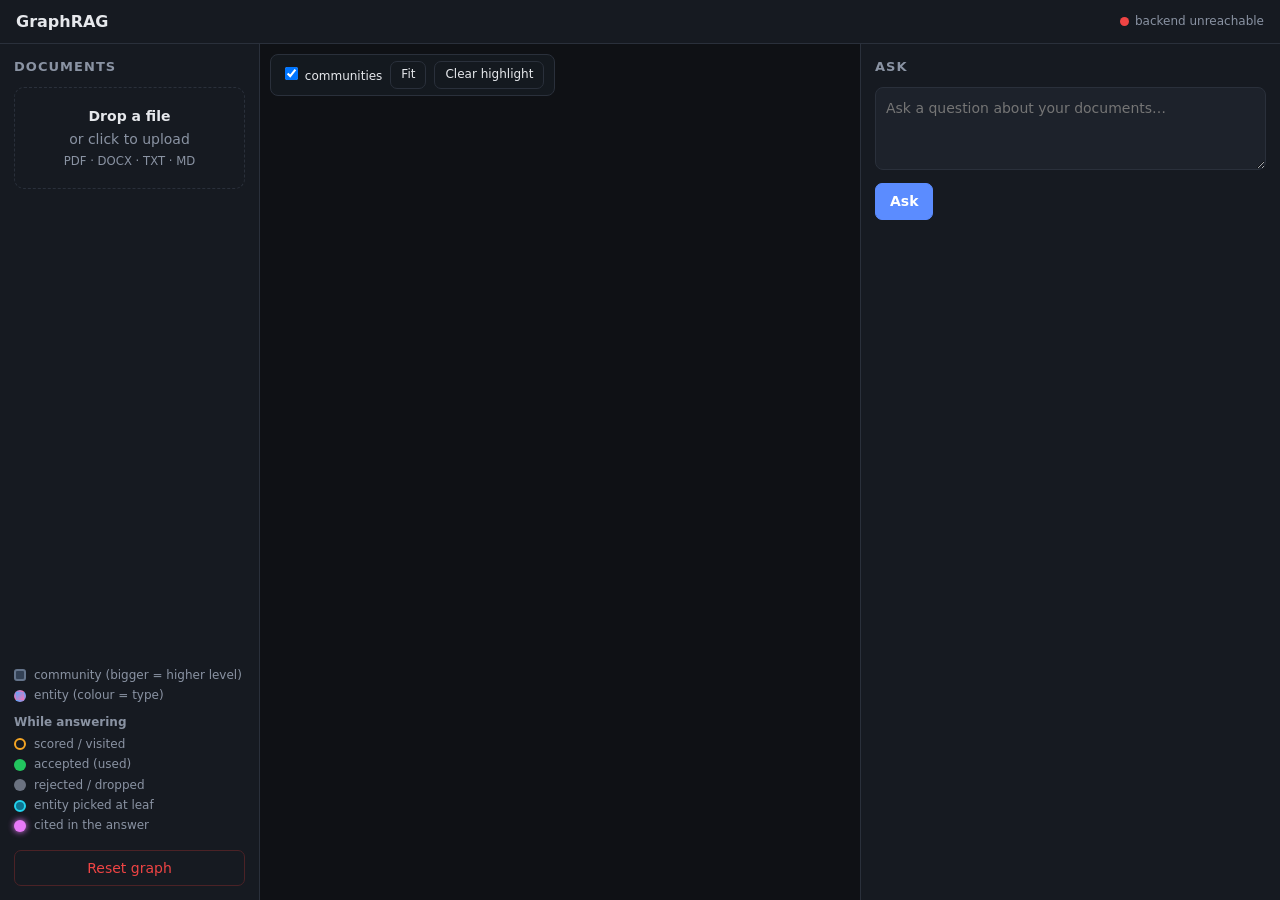
==== frontend/index.html @ f9741d82 "GraphRAG v1: hierarchical GraphRAG with Neo4j/GDS, Gemini or local llama.cpp, traversal UI" ====
<!doctype html>
<html lang="en">
<head>
  <meta charset="utf-8">
  <meta name="viewport" content="width=device-width, initial-scale=1">
  <title>GraphRAG</title>
  <link rel="icon" href="data:image/svg+xml,%3Csvg xmlns=%22http://www.w3.org/2000/svg%22 viewBox=%220 0 16 16%22%3E%3Ccircle cx=%224%22 cy=%224%22 r=%223%22 fill=%22%235b8cff%22/%3E%3Ccircle cx=%2212%22 cy=%2212%22 r=%223%22 fill=%22%23e879f9%22/%3E%3Cpath d=%22M4 4L12 12%22 stroke=%22%238a93a3%22/%3E%3C/svg%3E">
  <link rel="stylesheet" href="style.css">
</head>
<body>
<header>
  <div class="brand">GraphRAG</div>
  <div id="stats" class="stats"></div>
  <div id="health" class="health" title="System status"><span class="dot"></span><span class="txt">checking…</span></div>
</header>

<main>
  <!-- ============ left: documents ============ -->
  <aside class="panel left">
    <h2>Documents</h2>
    <label id="drop" class="drop">
      <input id="file" type="file" accept=".pdf,.docx,.txt,.md" hidden>
      <strong>Drop a file</strong> or click to upload
      <small>PDF · DOCX · TXT · MD</small>
    </label>
    <div id="job" class="job hidden">
      <div class="job-head"><span id="job-name"></span><span id="job-status"></span></div>
      <div class="bar"><div id="job-bar"></div></div>
      <div id="job-stage" class="muted"></div>
    </div>
    <ul id="docs" class="docs"></ul>
    <div class="spacer"></div>
    <div class="legend">
      <div><span class="sw community"></span>community (bigger = higher level)</div>
      <div><span class="sw entity"></span>entity (colour = type)</div>
      <h3>While answering</h3>
      <div><span class="sw hl-scored"></span>scored / visited</div>
      <div><span class="sw hl-accepted"></span>accepted (used)</div>
      <div><span class="sw hl-rejected"></span>rejected / dropped</div>
      <div><span class="sw hl-picked"></span>entity picked at leaf</div>
      <div><span class="sw hl-cited"></span>cited in the answer</div>
    </div>
    <button id="reset" class="btn danger ghost">Reset graph</button>
  </aside>

  <!-- ============ centre: graph ============ -->
  <section class="graph-wrap">
    <div id="cy"></div>
    <div class="graph-tools">
      <label><input id="show-comm" type="checkbox" checked> communities</label>
      <button id="fit" class="btn ghost small">Fit</button>
      <button id="clear-hl" class="btn ghost small">Clear highlight</button>
    </div>
    <div id="empty" class="empty hidden">Upload a document to build the graph.</div>
    <div id="details" class="details hidden"></div>
  </section>

  <!-- ============ right: Q&A ============ -->
  <aside class="panel right">
    <h2>Ask</h2>
    <form id="ask">
      <textarea id="question" rows="3" placeholder="Ask a question about your documents…"></textarea>
      <div class="row">
        <button id="ask-btn" class="btn primary" type="submit">Ask</button>
        <button id="replay" class="btn ghost hidden" type="button">Replay traversal</button>
        <span id="ask-status" class="muted"></span>
      </div>
    </form>
    <div id="answer" class="answer hidden"></div>
    <div id="factcheck" class="factcheck hidden"></div>
    <details id="trace-box" class="trace hidden" open>
      <summary>Traversal <span class="muted" id="trace-meta"></span></summary>
      <ol id="trace"></ol>
    </details>
  </aside>
</main>

<script src="vendor/cytoscape.min.js"></script>
<script src="vendor/layout-base.js"></script>
<script src="vendor/cose-base.js"></script>
<script src="vendor/cytoscape-fcose.js"></script>
<script src="app.js"></script>
</body>
</html>
---- frontend/style.css ----
:root {
  --bg: #0f1115; --panel: #161a21; --panel2: #1d222b; --line: #2a303b;
  --text: #e6e8ec; --muted: #8a93a3; --accent: #5b8cff;
  --scored: #f5a524; --accepted: #22c55e; --rejected: #6b7280; --picked: #22d3ee; --cited: #e879f9;
  --danger: #ef4444;
}
* { box-sizing: border-box; }
html, body { height: 100%; margin: 0; }
body { background: var(--bg); color: var(--text); font: 14px/1.45 system-ui, -apple-system, "Segoe UI", sans-serif; display: flex; flex-direction: column; }
h2 { font-size: 13px; text-transform: uppercase; letter-spacing: .08em; color: var(--muted); margin: 0 0 10px; }
h3 { font-size: 12px; color: var(--muted); margin: 10px 0 4px; font-weight: 600; }
.muted { color: var(--muted); font-size: 12px; }
.hidden { display: none !important; }

header { display: flex; align-items: center; gap: 18px; padding: 10px 16px; border-bottom: 1px solid var(--line); background: var(--panel); }
.brand { font-weight: 700; font-size: 16px; }
.stats { color: var(--muted); font-size: 12px; flex: 1; }
.health { display: flex; align-items: center; gap: 6px; font-size: 12px; color: var(--muted); }
.health .dot { width: 9px; height: 9px; border-radius: 50%; background: var(--muted); }
.health.ok .dot { background: var(--accepted); } .health.bad .dot { background: var(--danger); }

main { flex: 1; display: grid; grid-template-columns: 260px 1fr 420px; min-height: 0; }
.panel { background: var(--panel); padding: 14px; overflow-y: auto; display: flex; flex-direction: column; min-height: 0; }
.panel.left { border-right: 1px solid var(--line); }
.panel.right { border-left: 1px solid var(--line); }
.spacer { flex: 1; }

/* buttons */
.btn { border: 1px solid var(--line); background: var(--panel2); color: var(--text); padding: 7px 14px; border-radius: 7px; cursor: pointer; font: inherit; }
.btn:hover { border-color: var(--accent); }
.btn:disabled { opacity: .5; cursor: default; }
.btn.primary { background: var(--accent); border-color: var(--accent); color: #fff; font-weight: 600; }
.btn.ghost { background: transparent; }
.btn.small { padding: 4px 10px; font-size: 12px; }
.btn.danger { color: var(--danger); border-color: #4b2226; }

/* upload */
.drop { display: flex; flex-direction: column; align-items: center; gap: 3px; padding: 18px 10px; border: 1.5px dashed var(--line); border-radius: 10px; cursor: pointer; text-align: center; color: var(--muted); }
.drop strong { color: var(--text); }
.drop:hover, .drop.over { border-color: var(--accent); background: #5b8cff10; }
.job { margin-top: 12px; padding: 10px; background: var(--panel2); border-radius: 8px; }
.job-head { display: flex; justify-content: space-between; gap: 8px; font-size: 12px; margin-bottom: 6px; word-break: break-all; }
.bar { height: 5px; background: var(--line); border-radius: 3px; overflow: hidden; }
.bar > div { height: 100%; width: 0; background: var(--accent); transition: width .4s; }
.bar.indeterminate > div { width: 30%; animation: slide 1.2s infinite ease-in-out; }
@keyframes slide { from { margin-left: -30%; } to { margin-left: 100%; } }
.job-stage { margin-top: 6px; }
.docs { list-style: none; padding: 0; margin: 14px 0 0; }
.docs li { display: flex; justify-content: space-between; gap: 8px; padding: 6px 0; border-bottom: 1px solid var(--line); font-size: 12px; word-break: break-all; }
.badge { font-size: 10px; padding: 1px 6px; border-radius: 9px; background: var(--panel2); color: var(--muted); white-space: nowrap; }
.badge.done { color: var(--accepted); } .badge.failed { color: var(--danger); } .badge.processing, .badge.queued { color: var(--scored); }

/* legend */
.legend { font-size: 12px; color: var(--muted); margin: 12px 0; }
.legend div { display: flex; align-items: center; gap: 8px; margin: 3px 0; }
.sw { width: 12px; height: 12px; border-radius: 50%; display: inline-block; border: 2px solid transparent; }
.sw.community { border-radius: 3px; background: #334155; border-color: #64748b; }
.sw.entity { background: linear-gradient(135deg, #60a5fa, #f472b6); }
.sw.hl-scored { border-color: var(--scored); } .sw.hl-accepted { background: var(--accepted); }
.sw.hl-rejected { background: var(--rejected); } .sw.hl-picked { border-color: var(--picked); background: #0e7490; }
.sw.hl-cited { background: var(--cited); box-shadow: 0 0 6px var(--cited); }

/* graph */
.graph-wrap { position: relative; min-width: 0; }
#cy { position: absolute; inset: 0; }
.graph-tools { position: absolute; top: 10px; left: 10px; display: flex; gap: 8px; align-items: center; background: #161a21d9; padding: 6px 10px; border-radius: 8px; border: 1px solid var(--line); font-size: 12px; }
.empty { position: absolute; inset: 0; display: grid; place-items: center; color: var(--muted); pointer-events: none; }
.details { position: absolute; left: 10px; bottom: 10px; max-width: 420px; max-height: 45%; overflow-y: auto; background: #161a21f2; border: 1px solid var(--line); border-radius: 10px; padding: 12px 14px; font-size: 13px; }
.details .k { color: var(--muted); font-size: 11px; text-transform: uppercase; letter-spacing: .06em; }
.details .close { float: right; cursor: pointer; color: var(--muted); }

/* Q&A */
textarea { width: 100%; resize: vertical; background: var(--panel2); color: var(--text); border: 1px solid var(--line); border-radius: 8px; padding: 10px; font: inherit; }
textarea:focus { outline: none; border-color: var(--accent); }
.row { display: flex; gap: 8px; align-items: center; margin-top: 8px; }
.answer { margin-top: 16px; padding: 12px 14px; background: var(--panel2); border-radius: 10px; border-left: 3px solid var(--cited); }
.answer p { margin: 0 0 8px; } .answer ul { margin: 0 0 8px; padding-left: 18px; }
.cite { display: inline-block; font-size: 10.5px; padding: 0 5px; margin: 0 1px; border-radius: 5px; background: #e879f922; color: var(--cited); cursor: pointer; vertical-align: 1px; }
.cite:hover { background: #e879f955; }
.cite-pop { margin-top: 8px; padding: 8px 10px; border: 1px solid var(--line); border-radius: 8px; font-size: 12px; color: var(--muted); white-space: pre-wrap; max-height: 220px; overflow-y: auto; }
.factcheck { margin-top: 12px; font-size: 12px; }
.factcheck summary { cursor: pointer; color: var(--muted); }
.fc { display: flex; gap: 8px; padding: 5px 0; border-bottom: 1px solid var(--line); }
.fc .v { font-size: 10px; font-weight: 700; padding: 1px 6px; border-radius: 5px; height: fit-content; }
.v.SUPPORTED { background: #22c55e22; color: var(--accepted); }
.v.PARTIAL { background: #f5a52422; color: var(--scored); }
.v.UNSUPPORTED { background: #ef444422; color: var(--danger); }
.trace { margin-top: 14px; font-size: 12px; }
.trace summary { cursor: pointer; color: var(--muted); margin-bottom: 6px; }
.trace ol { margin: 0; padding-left: 20px; }
.trace li { padding: 3px 0; cursor: pointer; }
.trace li:hover { color: var(--accent); }
.trace .sc { font-variant-numeric: tabular-nums; font-weight: 600; }
.trace .ok { color: var(--accepted); } .trace .no { color: var(--rejected); } .trace .forced { color: var(--scored); }
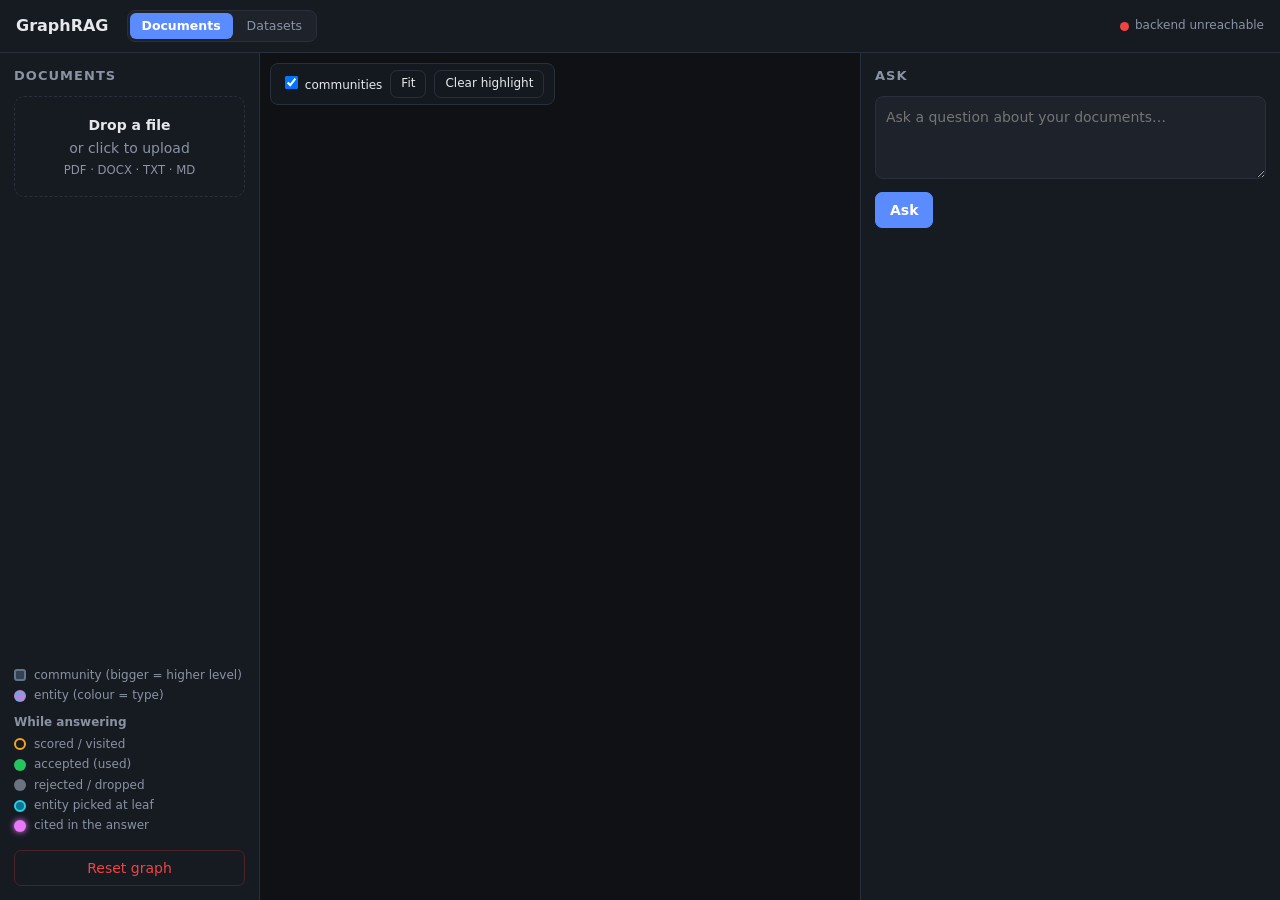
==== commit b04c3b5c: "Datasets page: Excel/CSV upload, column profiling, descriptions" ====
--- a/frontend/index.html
+++ b/frontend/index.html
@@ -10,6 +10,10 @@
 <body>
 <header>
   <div class="brand">GraphRAG</div>
+  <nav class="tabs">
+    <a href="./" class="active">Documents</a>
+    <a href="datasets.html">Datasets</a>
+  </nav>
   <div id="stats" class="stats"></div>
   <div id="health" class="health" title="System status"><span class="dot"></span><span class="txt">checking…</span></div>
 </header>
--- a/frontend/style.css
+++ b/frontend/style.css
@@ -92,3 +92,53 @@
 .trace li:hover { color: var(--accent); }
 .trace .sc { font-variant-numeric: tabular-nums; font-weight: 600; }
 .trace .ok { color: var(--accepted); } .trace .no { color: var(--rejected); } .trace .forced { color: var(--scored); }
+
+/* ---------------------------------------------------------------- page tabs */
+.tabs { display: flex; gap: 2px; background: var(--panel2); border: 1px solid var(--line); border-radius: 8px; padding: 2px; }
+.tabs a { color: var(--muted); text-decoration: none; font-size: 12.5px; padding: 4px 12px; border-radius: 6px; }
+.tabs a:hover { color: var(--text); }
+.tabs a.active { background: var(--accent); color: #fff; font-weight: 600; }
+
+/* ---------------------------------------------------------------- datasets page */
+main.two-col { grid-template-columns: 280px 1fr; }
+.ds-list li { cursor: pointer; align-items: center; }
+.ds-list li:hover span:first-child { color: var(--accent); }
+.ds-list li.sel span:first-child { color: var(--accent); font-weight: 600; }
+.ds-list .sub { display: block; color: var(--muted); font-size: 11px; }
+.badge.needs_description { color: var(--scored); } .badge.ready { color: var(--accepted); } .badge.profiling { color: var(--scored); }
+.sw.ds-ready { border-radius: 3px; background: #14532d; border-color: var(--accepted); }
+.sw.ds-todo { border-radius: 3px; background: #3b2a0a; border: 2px dashed var(--scored); }
+.sw.col { background: #60a5fa; }
+.sw.col-key { background: #60a5fa; border-color: #fff; }
+
+.editor { position: absolute; inset: 0; background: var(--bg); overflow-y: auto; padding: 16px 20px 40px; z-index: 5; }
+.ed-head { display: flex; align-items: center; gap: 14px; margin-bottom: 12px; }
+.ed-title { flex: 1; min-width: 0; }
+.ed-file { font-size: 16px; font-weight: 700; word-break: break-all; }
+.warn { background: #f5a52418; border: 1px solid #f5a52455; color: var(--scored); padding: 8px 12px; border-radius: 8px; font-size: 12.5px; margin-bottom: 12px; }
+.ed-form { background: var(--panel); border: 1px solid var(--line); border-radius: 10px; padding: 14px; }
+.fld { display: block; margin-bottom: 10px; }
+.fld > span { display: block; font-size: 12px; color: var(--muted); margin-bottom: 4px; }
+.fld em { font-style: normal; }
+input[type=text] { width: 100%; background: var(--panel2); color: var(--text); border: 1px solid var(--line); border-radius: 8px; padding: 8px 10px; font: inherit; }
+input[type=text]:focus { outline: none; border-color: var(--accent); }
+.ed-form .row .spacer { flex: 1; }
+.ed-cols-head { display: flex; align-items: baseline; gap: 10px; margin: 18px 0 8px; }
+.ed-cols-head h2 { margin: 0; }
+.tbl-wrap { border: 1px solid var(--line); border-radius: 10px; overflow-x: auto; }
+table.cols { width: 100%; border-collapse: collapse; font-size: 12.5px; }
+table.cols th { text-align: left; font-weight: 600; color: var(--muted); font-size: 11px; text-transform: uppercase; letter-spacing: .05em;
+                background: var(--panel); padding: 8px 10px; border-bottom: 1px solid var(--line); position: sticky; top: 0; }
+table.cols td { padding: 7px 10px; border-bottom: 1px solid var(--line); vertical-align: top; }
+table.cols tr:last-child td { border-bottom: 0; }
+table.cols td.num { color: var(--muted); font-variant-numeric: tabular-nums; white-space: nowrap; }
+table.cols td.cname { font-weight: 600; word-break: break-word; min-width: 120px; }
+table.cols td.ex { color: var(--muted); max-width: 260px; word-break: break-word; }
+table.cols th.w-desc { min-width: 300px; width: 38%; }
+table.cols textarea { min-height: 34px; padding: 6px 8px; font-size: 12.5px; }
+textarea.ai, input.ai { border-color: #a78bfa88; background: #a78bfa12; }
+.dtype { font-size: 10.5px; padding: 1px 6px; border-radius: 5px; background: var(--panel2); white-space: nowrap; }
+.key { font-size: 10px; color: #fff; border: 1px solid #ffffff55; border-radius: 5px; padding: 0 5px; margin-left: 4px; }
+.toast { position: fixed; bottom: 18px; left: 50%; transform: translateX(-50%); background: var(--panel2); border: 1px solid var(--line);
+         padding: 9px 16px; border-radius: 9px; font-size: 13px; z-index: 50; box-shadow: 0 6px 24px #0008; }
+.toast.err { border-color: var(--danger); color: var(--danger); }
